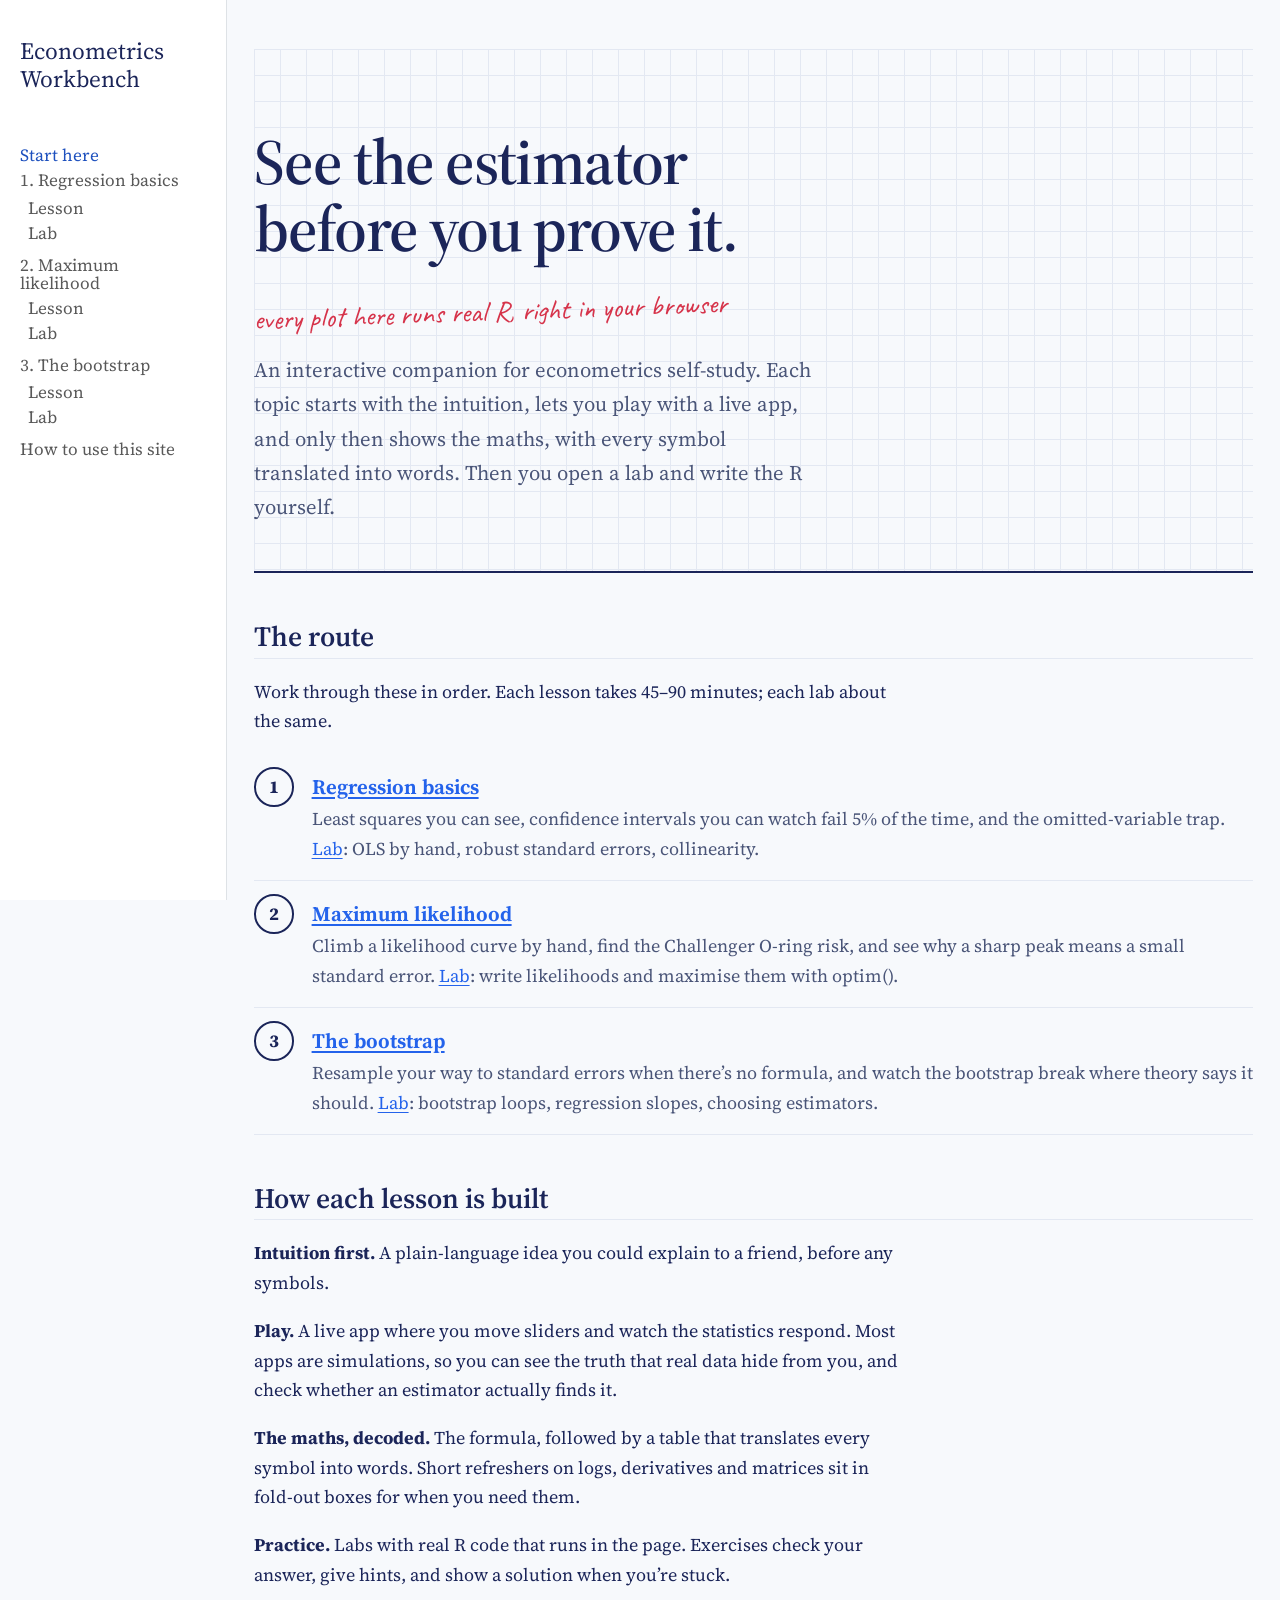
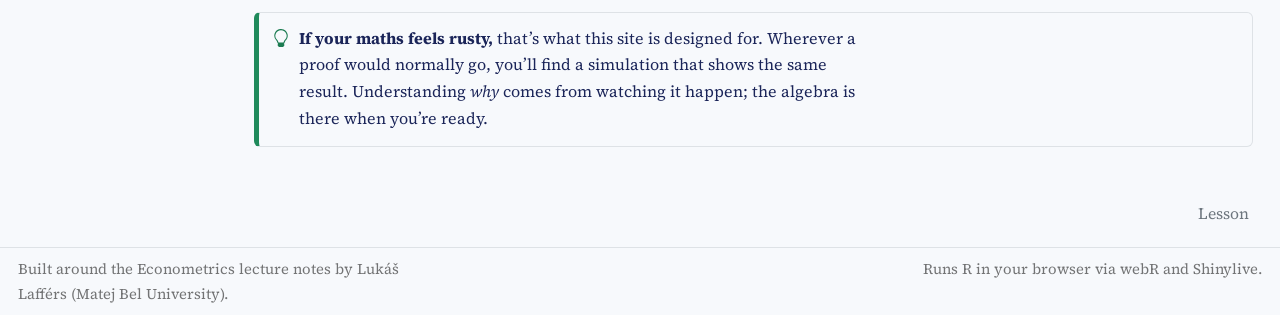
==== index.html @ d5723a5f "Initialize gh-pages with built site" ====
<!DOCTYPE html>
<html xmlns="http://www.w3.org/1999/xhtml" lang="en" xml:lang="en"><head>

<meta charset="utf-8">
<meta name="generator" content="quarto-1.7.32">

<meta name="viewport" content="width=device-width, initial-scale=1.0, user-scalable=yes">


<title>Econometrics Workbench</title>
<style>
code{white-space: pre-wrap;}
span.smallcaps{font-variant: small-caps;}
div.columns{display: flex; gap: min(4vw, 1.5em);}
div.column{flex: auto; overflow-x: auto;}
div.hanging-indent{margin-left: 1.5em; text-indent: -1.5em;}
ul.task-list{list-style: none;}
ul.task-list li input[type="checkbox"] {
  width: 0.8em;
  margin: 0 0.8em 0.2em -1em; /* quarto-specific, see https://github.com/quarto-dev/quarto-cli/issues/4556 */ 
  vertical-align: middle;
}
</style>


<script src="site_libs/quarto-nav/quarto-nav.js"></script>
<script src="site_libs/quarto-nav/headroom.min.js"></script>
<script src="site_libs/clipboard/clipboard.min.js"></script>
<script src="site_libs/quarto-search/autocomplete.umd.js"></script>
<script src="site_libs/quarto-search/fuse.min.js"></script>
<script src="site_libs/quarto-search/quarto-search.js"></script>
<meta name="quarto:offset" content="./">
<link href="./lessons/01-regression.html" rel="next">
<script src="site_libs/quarto-html/quarto.js" type="module"></script>
<script src="site_libs/quarto-html/tabsets/tabsets.js" type="module"></script>
<script src="site_libs/quarto-html/popper.min.js"></script>
<script src="site_libs/quarto-html/tippy.umd.min.js"></script>
<script src="site_libs/quarto-html/anchor.min.js"></script>
<link href="site_libs/quarto-html/tippy.css" rel="stylesheet">
<link href="site_libs/quarto-html/quarto-syntax-highlighting-c3e7eccab66ddab53749d7447fc1e703.css" rel="stylesheet" id="quarto-text-highlighting-styles">
<script src="site_libs/bootstrap/bootstrap.min.js"></script>
<link href="site_libs/bootstrap/bootstrap-icons.css" rel="stylesheet">
<link href="site_libs/bootstrap/bootstrap-aeef5c6284bdb38755a4a5ee78839d5d.min.css" rel="stylesheet" append-hash="true" id="quarto-bootstrap" data-mode="light">
<script id="quarto-search-options" type="application/json">{
  "location": "sidebar",
  "copy-button": false,
  "collapse-after": 3,
  "panel-placement": "start",
  "type": "textbox",
  "limit": 50,
  "keyboard-shortcut": [
    "f",
    "/",
    "s"
  ],
  "show-item-context": false,
  "language": {
    "search-no-results-text": "No results",
    "search-matching-documents-text": "matching documents",
    "search-copy-link-title": "Copy link to search",
    "search-hide-matches-text": "Hide additional matches",
    "search-more-match-text": "more match in this document",
    "search-more-matches-text": "more matches in this document",
    "search-clear-button-title": "Clear",
    "search-text-placeholder": "",
    "search-detached-cancel-button-title": "Cancel",
    "search-submit-button-title": "Submit",
    "search-label": "Search"
  }
}</script>


</head>

<body class="nav-sidebar docked quarto-light">

<div id="quarto-search-results"></div>
  <header id="quarto-header" class="headroom fixed-top">
  <nav class="quarto-secondary-nav">
    <div class="container-fluid d-flex">
      <button type="button" class="quarto-btn-toggle btn" data-bs-toggle="collapse" role="button" data-bs-target=".quarto-sidebar-collapse-item" aria-controls="quarto-sidebar" aria-expanded="false" aria-label="Toggle sidebar navigation" onclick="if (window.quartoToggleHeadroom) { window.quartoToggleHeadroom(); }">
        <i class="bi bi-layout-text-sidebar-reverse"></i>
      </button>
        <nav class="quarto-page-breadcrumbs" aria-label="breadcrumb"><ol class="breadcrumb"><li class="breadcrumb-item"><a href="./index.html">Start here</a></li></ol></nav>
        <a class="flex-grow-1" role="navigation" data-bs-toggle="collapse" data-bs-target=".quarto-sidebar-collapse-item" aria-controls="quarto-sidebar" aria-expanded="false" aria-label="Toggle sidebar navigation" onclick="if (window.quartoToggleHeadroom) { window.quartoToggleHeadroom(); }">      
        </a>
      <button type="button" class="btn quarto-search-button" aria-label="Search" onclick="window.quartoOpenSearch();">
        <i class="bi bi-search"></i>
      </button>
    </div>
  </nav>
</header>
<!-- content -->
<div id="quarto-content" class="quarto-container page-columns page-rows-contents page-layout-full">
<!-- sidebar -->
  <nav id="quarto-sidebar" class="sidebar collapse collapse-horizontal quarto-sidebar-collapse-item sidebar-navigation docked overflow-auto">
    <div class="pt-lg-2 mt-2 text-left sidebar-header">
    <div class="sidebar-title mb-0 py-0">
      <a href="./">Econometrics Workbench</a> 
    </div>
      </div>
        <div class="mt-2 flex-shrink-0 align-items-center">
        <div class="sidebar-search">
        <div id="quarto-search" class="" title="Search"></div>
        </div>
        </div>
    <div class="sidebar-menu-container"> 
    <ul class="list-unstyled mt-1">
        <li class="sidebar-item">
  <div class="sidebar-item-container"> 
  <a href="./index.html" class="sidebar-item-text sidebar-link active">
 <span class="menu-text">Start here</span></a>
  </div>
</li>
        <li class="sidebar-item sidebar-item-section">
      <div class="sidebar-item-container"> 
            <a class="sidebar-item-text sidebar-link text-start" data-bs-toggle="collapse" data-bs-target="#quarto-sidebar-section-1" role="navigation" aria-expanded="true">
 <span class="menu-text">1. Regression basics</span></a>
          <a class="sidebar-item-toggle text-start" data-bs-toggle="collapse" data-bs-target="#quarto-sidebar-section-1" role="navigation" aria-expanded="true" aria-label="Toggle section">
            <i class="bi bi-chevron-right ms-2"></i>
          </a> 
      </div>
      <ul id="quarto-sidebar-section-1" class="collapse list-unstyled sidebar-section depth1 show">  
          <li class="sidebar-item">
  <div class="sidebar-item-container"> 
  <a href="./lessons/01-regression.html" class="sidebar-item-text sidebar-link">
 <span class="menu-text">Lesson</span></a>
  </div>
</li>
          <li class="sidebar-item">
  <div class="sidebar-item-container"> 
  <a href="./labs/01-regression-lab.html" class="sidebar-item-text sidebar-link">
 <span class="menu-text">Lab</span></a>
  </div>
</li>
      </ul>
  </li>
        <li class="sidebar-item sidebar-item-section">
      <div class="sidebar-item-container"> 
            <a class="sidebar-item-text sidebar-link text-start" data-bs-toggle="collapse" data-bs-target="#quarto-sidebar-section-2" role="navigation" aria-expanded="true">
 <span class="menu-text">2. Maximum likelihood</span></a>
          <a class="sidebar-item-toggle text-start" data-bs-toggle="collapse" data-bs-target="#quarto-sidebar-section-2" role="navigation" aria-expanded="true" aria-label="Toggle section">
            <i class="bi bi-chevron-right ms-2"></i>
          </a> 
      </div>
      <ul id="quarto-sidebar-section-2" class="collapse list-unstyled sidebar-section depth1 show">  
          <li class="sidebar-item">
  <div class="sidebar-item-container"> 
  <a href="./lessons/02-likelihood.html" class="sidebar-item-text sidebar-link">
 <span class="menu-text">Lesson</span></a>
  </div>
</li>
          <li class="sidebar-item">
  <div class="sidebar-item-container"> 
  <a href="./labs/02-likelihood-lab.html" class="sidebar-item-text sidebar-link">
 <span class="menu-text">Lab</span></a>
  </div>
</li>
      </ul>
  </li>
        <li class="sidebar-item sidebar-item-section">
      <div class="sidebar-item-container"> 
            <a class="sidebar-item-text sidebar-link text-start" data-bs-toggle="collapse" data-bs-target="#quarto-sidebar-section-3" role="navigation" aria-expanded="true">
 <span class="menu-text">3. The bootstrap</span></a>
          <a class="sidebar-item-toggle text-start" data-bs-toggle="collapse" data-bs-target="#quarto-sidebar-section-3" role="navigation" aria-expanded="true" aria-label="Toggle section">
            <i class="bi bi-chevron-right ms-2"></i>
          </a> 
      </div>
      <ul id="quarto-sidebar-section-3" class="collapse list-unstyled sidebar-section depth1 show">  
          <li class="sidebar-item">
  <div class="sidebar-item-container"> 
  <a href="./lessons/03-bootstrap.html" class="sidebar-item-text sidebar-link">
 <span class="menu-text">Lesson</span></a>
  </div>
</li>
          <li class="sidebar-item">
  <div class="sidebar-item-container"> 
  <a href="./labs/03-bootstrap-lab.html" class="sidebar-item-text sidebar-link">
 <span class="menu-text">Lab</span></a>
  </div>
</li>
      </ul>
  </li>
        <li class="sidebar-item">
  <div class="sidebar-item-container"> 
  <a href="./about.html" class="sidebar-item-text sidebar-link">
 <span class="menu-text">How to use this site</span></a>
  </div>
</li>
    </ul>
    </div>
</nav>
<div id="quarto-sidebar-glass" class="quarto-sidebar-collapse-item" data-bs-toggle="collapse" data-bs-target=".quarto-sidebar-collapse-item"></div>
<!-- margin-sidebar -->
    
<!-- main -->
<main class="content column-page-right" id="quarto-document-content"><header id="title-block-header" class="quarto-title-block"></header>




<section id="see-the-estimator-before-you-prove-it." class="level1 hero">
<h1>See the estimator before you prove it.</h1>
<p><span class="hero-note">every plot here runs real R, right in your browser</span></p>
<p class="lede">
An interactive companion for econometrics self-study. Each topic starts with the intuition, lets you play with a live app, and only then shows the maths, with every symbol translated into words. Then you open a lab and write the R yourself.
</p>
</section>
<section id="the-route" class="level2">
<h2 class="anchored" data-anchor-id="the-route">The route</h2>
<p>Work through these in order. Each lesson takes 45–90 minutes; each lab about the same.</p>
<ol class="route">
<li>
<a href="./lessons/01-regression.html">Regression basics</a><span class="route-desc">Least squares you can see, confidence intervals you can watch fail 5% of the time, and the omitted-variable trap. <a href="./labs/01-regression-lab.html">Lab</a>: OLS by hand, robust standard errors, collinearity.</span>
</li>
<li>
<a href="./lessons/02-likelihood.html">Maximum likelihood</a><span class="route-desc">Climb a likelihood curve by hand, find the Challenger O-ring risk, and see why a sharp peak means a small standard error. <a href="./labs/02-likelihood-lab.html">Lab</a>: write likelihoods and maximise them with optim().</span>
</li>
<li>
<a href="./lessons/03-bootstrap.html">The bootstrap</a><span class="route-desc">Resample your way to standard errors when there’s no formula, and watch the bootstrap break where theory says it should. <a href="./labs/03-bootstrap-lab.html">Lab</a>: bootstrap loops, regression slopes, choosing estimators.</span>
</li>
</ol>
</section>
<section id="how-each-lesson-is-built" class="level2">
<h2 class="anchored" data-anchor-id="how-each-lesson-is-built">How each lesson is built</h2>
<p><strong>Intuition first.</strong> A plain-language idea you could explain to a friend, before any symbols.</p>
<p><strong>Play.</strong> A live app where you move sliders and watch the statistics respond. Most apps are simulations, so you can see the truth that real data hide from you, and check whether an estimator actually finds it.</p>
<p><strong>The maths, decoded.</strong> The formula, followed by a table that translates every symbol into words. Short refreshers on logs, derivatives and matrices sit in fold-out boxes for when you need them.</p>
<p><strong>Practice.</strong> Labs with real R code that runs in the page. Exercises check your answer, give hints, and show a solution when you’re stuck.</p>
<div class="callout callout-style-simple callout-tip">
<div class="callout-body d-flex">
<div class="callout-icon-container">
<i class="callout-icon"></i>
</div>
<div class="callout-body-container">
<p><strong>If your maths feels rusty,</strong> that’s what this site is designed for. Wherever a proof would normally go, you’ll find a simulation that shows the same result. Understanding <em>why</em> comes from watching it happen; the algebra is there when you’re ready.</p>
</div>
</div>
</div>


</section>

</main> <!-- /main -->
<script id="quarto-html-after-body" type="application/javascript">
  window.document.addEventListener("DOMContentLoaded", function (event) {
    const icon = "";
    const anchorJS = new window.AnchorJS();
    anchorJS.options = {
      placement: 'right',
      icon: icon
    };
    anchorJS.add('.anchored');
    const isCodeAnnotation = (el) => {
      for (const clz of el.classList) {
        if (clz.startsWith('code-annotation-')) {                     
          return true;
        }
      }
      return false;
    }
    const onCopySuccess = function(e) {
      // button target
      const button = e.trigger;
      // don't keep focus
      button.blur();
      // flash "checked"
      button.classList.add('code-copy-button-checked');
      var currentTitle = button.getAttribute("title");
      button.setAttribute("title", "Copied!");
      let tooltip;
      if (window.bootstrap) {
        button.setAttribute("data-bs-toggle", "tooltip");
        button.setAttribute("data-bs-placement", "left");
        button.setAttribute("data-bs-title", "Copied!");
        tooltip = new bootstrap.Tooltip(button, 
          { trigger: "manual", 
            customClass: "code-copy-button-tooltip",
            offset: [0, -8]});
        tooltip.show();    
      }
      setTimeout(function() {
        if (tooltip) {
          tooltip.hide();
          button.removeAttribute("data-bs-title");
          button.removeAttribute("data-bs-toggle");
          button.removeAttribute("data-bs-placement");
        }
        button.setAttribute("title", currentTitle);
        button.classList.remove('code-copy-button-checked');
      }, 1000);
      // clear code selection
      e.clearSelection();
    }
    const getTextToCopy = function(trigger) {
        const codeEl = trigger.previousElementSibling.cloneNode(true);
        for (const childEl of codeEl.children) {
          if (isCodeAnnotation(childEl)) {
            childEl.remove();
          }
        }
        return codeEl.innerText;
    }
    const clipboard = new window.ClipboardJS('.code-copy-button:not([data-in-quarto-modal])', {
      text: getTextToCopy
    });
    clipboard.on('success', onCopySuccess);
    if (window.document.getElementById('quarto-embedded-source-code-modal')) {
      const clipboardModal = new window.ClipboardJS('.code-copy-button[data-in-quarto-modal]', {
        text: getTextToCopy,
        container: window.document.getElementById('quarto-embedded-source-code-modal')
      });
      clipboardModal.on('success', onCopySuccess);
    }
      var localhostRegex = new RegExp(/^(?:http|https):\/\/localhost\:?[0-9]*\//);
      var mailtoRegex = new RegExp(/^mailto:/);
        var filterRegex = new RegExp('/' + window.location.host + '/');
      var isInternal = (href) => {
          return filterRegex.test(href) || localhostRegex.test(href) || mailtoRegex.test(href);
      }
      // Inspect non-navigation links and adorn them if external
     var links = window.document.querySelectorAll('a[href]:not(.nav-link):not(.navbar-brand):not(.toc-action):not(.sidebar-link):not(.sidebar-item-toggle):not(.pagination-link):not(.no-external):not([aria-hidden]):not(.dropdown-item):not(.quarto-navigation-tool):not(.about-link)');
      for (var i=0; i<links.length; i++) {
        const link = links[i];
        if (!isInternal(link.href)) {
          // undo the damage that might have been done by quarto-nav.js in the case of
          // links that we want to consider external
          if (link.dataset.originalHref !== undefined) {
            link.href = link.dataset.originalHref;
          }
        }
      }
    function tippyHover(el, contentFn, onTriggerFn, onUntriggerFn) {
      const config = {
        allowHTML: true,
        maxWidth: 500,
        delay: 100,
        arrow: false,
        appendTo: function(el) {
            return el.parentElement;
        },
        interactive: true,
        interactiveBorder: 10,
        theme: 'quarto',
        placement: 'bottom-start',
      };
      if (contentFn) {
        config.content = contentFn;
      }
      if (onTriggerFn) {
        config.onTrigger = onTriggerFn;
      }
      if (onUntriggerFn) {
        config.onUntrigger = onUntriggerFn;
      }
      window.tippy(el, config); 
    }
    const noterefs = window.document.querySelectorAll('a[role="doc-noteref"]');
    for (var i=0; i<noterefs.length; i++) {
      const ref = noterefs[i];
      tippyHover(ref, function() {
        // use id or data attribute instead here
        let href = ref.getAttribute('data-footnote-href') || ref.getAttribute('href');
        try { href = new URL(href).hash; } catch {}
        const id = href.replace(/^#\/?/, "");
        const note = window.document.getElementById(id);
        if (note) {
          return note.innerHTML;
        } else {
          return "";
        }
      });
    }
    const xrefs = window.document.querySelectorAll('a.quarto-xref');
    const processXRef = (id, note) => {
      // Strip column container classes
      const stripColumnClz = (el) => {
        el.classList.remove("page-full", "page-columns");
        if (el.children) {
          for (const child of el.children) {
            stripColumnClz(child);
          }
        }
      }
      stripColumnClz(note)
      if (id === null || id.startsWith('sec-')) {
        // Special case sections, only their first couple elements
        const container = document.createElement("div");
        if (note.children && note.children.length > 2) {
          container.appendChild(note.children[0].cloneNode(true));
          for (let i = 1; i < note.children.length; i++) {
            const child = note.children[i];
            if (child.tagName === "P" && child.innerText === "") {
              continue;
            } else {
              container.appendChild(child.cloneNode(true));
              break;
            }
          }
          if (window.Quarto?.typesetMath) {
            window.Quarto.typesetMath(container);
          }
          return container.innerHTML
        } else {
          if (window.Quarto?.typesetMath) {
            window.Quarto.typesetMath(note);
          }
          return note.innerHTML;
        }
      } else {
        // Remove any anchor links if they are present
        const anchorLink = note.querySelector('a.anchorjs-link');
        if (anchorLink) {
          anchorLink.remove();
        }
        if (window.Quarto?.typesetMath) {
          window.Quarto.typesetMath(note);
        }
        if (note.classList.contains("callout")) {
          return note.outerHTML;
        } else {
          return note.innerHTML;
        }
      }
    }
    for (var i=0; i<xrefs.length; i++) {
      const xref = xrefs[i];
      tippyHover(xref, undefined, function(instance) {
        instance.disable();
        let url = xref.getAttribute('href');
        let hash = undefined; 
        if (url.startsWith('#')) {
          hash = url;
        } else {
          try { hash = new URL(url).hash; } catch {}
        }
        if (hash) {
          const id = hash.replace(/^#\/?/, "");
          const note = window.document.getElementById(id);
          if (note !== null) {
            try {
              const html = processXRef(id, note.cloneNode(true));
              instance.setContent(html);
            } finally {
              instance.enable();
              instance.show();
            }
          } else {
            // See if we can fetch this
            fetch(url.split('#')[0])
            .then(res => res.text())
            .then(html => {
              const parser = new DOMParser();
              const htmlDoc = parser.parseFromString(html, "text/html");
              const note = htmlDoc.getElementById(id);
              if (note !== null) {
                const html = processXRef(id, note);
                instance.setContent(html);
              } 
            }).finally(() => {
              instance.enable();
              instance.show();
            });
          }
        } else {
          // See if we can fetch a full url (with no hash to target)
          // This is a special case and we should probably do some content thinning / targeting
          fetch(url)
          .then(res => res.text())
          .then(html => {
            const parser = new DOMParser();
            const htmlDoc = parser.parseFromString(html, "text/html");
            const note = htmlDoc.querySelector('main.content');
            if (note !== null) {
              // This should only happen for chapter cross references
              // (since there is no id in the URL)
              // remove the first header
              if (note.children.length > 0 && note.children[0].tagName === "HEADER") {
                note.children[0].remove();
              }
              const html = processXRef(null, note);
              instance.setContent(html);
            } 
          }).finally(() => {
            instance.enable();
            instance.show();
          });
        }
      }, function(instance) {
      });
    }
        let selectedAnnoteEl;
        const selectorForAnnotation = ( cell, annotation) => {
          let cellAttr = 'data-code-cell="' + cell + '"';
          let lineAttr = 'data-code-annotation="' +  annotation + '"';
          const selector = 'span[' + cellAttr + '][' + lineAttr + ']';
          return selector;
        }
        const selectCodeLines = (annoteEl) => {
          const doc = window.document;
          const targetCell = annoteEl.getAttribute("data-target-cell");
          const targetAnnotation = annoteEl.getAttribute("data-target-annotation");
          const annoteSpan = window.document.querySelector(selectorForAnnotation(targetCell, targetAnnotation));
          const lines = annoteSpan.getAttribute("data-code-lines").split(",");
          const lineIds = lines.map((line) => {
            return targetCell + "-" + line;
          })
          let top = null;
          let height = null;
          let parent = null;
          if (lineIds.length > 0) {
              //compute the position of the single el (top and bottom and make a div)
              const el = window.document.getElementById(lineIds[0]);
              top = el.offsetTop;
              height = el.offsetHeight;
              parent = el.parentElement.parentElement;
            if (lineIds.length > 1) {
              const lastEl = window.document.getElementById(lineIds[lineIds.length - 1]);
              const bottom = lastEl.offsetTop + lastEl.offsetHeight;
              height = bottom - top;
            }
            if (top !== null && height !== null && parent !== null) {
              // cook up a div (if necessary) and position it 
              let div = window.document.getElementById("code-annotation-line-highlight");
              if (div === null) {
                div = window.document.createElement("div");
                div.setAttribute("id", "code-annotation-line-highlight");
                div.style.position = 'absolute';
                parent.appendChild(div);
              }
              div.style.top = top - 2 + "px";
              div.style.height = height + 4 + "px";
              div.style.left = 0;
              let gutterDiv = window.document.getElementById("code-annotation-line-highlight-gutter");
              if (gutterDiv === null) {
                gutterDiv = window.document.createElement("div");
                gutterDiv.setAttribute("id", "code-annotation-line-highlight-gutter");
                gutterDiv.style.position = 'absolute';
                const codeCell = window.document.getElementById(targetCell);
                const gutter = codeCell.querySelector('.code-annotation-gutter');
                gutter.appendChild(gutterDiv);
              }
              gutterDiv.style.top = top - 2 + "px";
              gutterDiv.style.height = height + 4 + "px";
            }
            selectedAnnoteEl = annoteEl;
          }
        };
        const unselectCodeLines = () => {
          const elementsIds = ["code-annotation-line-highlight", "code-annotation-line-highlight-gutter"];
          elementsIds.forEach((elId) => {
            const div = window.document.getElementById(elId);
            if (div) {
              div.remove();
            }
          });
          selectedAnnoteEl = undefined;
        };
          // Handle positioning of the toggle
      window.addEventListener(
        "resize",
        throttle(() => {
          elRect = undefined;
          if (selectedAnnoteEl) {
            selectCodeLines(selectedAnnoteEl);
          }
        }, 10)
      );
      function throttle(fn, ms) {
      let throttle = false;
      let timer;
        return (...args) => {
          if(!throttle) { // first call gets through
              fn.apply(this, args);
              throttle = true;
          } else { // all the others get throttled
              if(timer) clearTimeout(timer); // cancel #2
              timer = setTimeout(() => {
                fn.apply(this, args);
                timer = throttle = false;
              }, ms);
          }
        };
      }
        // Attach click handler to the DT
        const annoteDls = window.document.querySelectorAll('dt[data-target-cell]');
        for (const annoteDlNode of annoteDls) {
          annoteDlNode.addEventListener('click', (event) => {
            const clickedEl = event.target;
            if (clickedEl !== selectedAnnoteEl) {
              unselectCodeLines();
              const activeEl = window.document.querySelector('dt[data-target-cell].code-annotation-active');
              if (activeEl) {
                activeEl.classList.remove('code-annotation-active');
              }
              selectCodeLines(clickedEl);
              clickedEl.classList.add('code-annotation-active');
            } else {
              // Unselect the line
              unselectCodeLines();
              clickedEl.classList.remove('code-annotation-active');
            }
          });
        }
    const findCites = (el) => {
      const parentEl = el.parentElement;
      if (parentEl) {
        const cites = parentEl.dataset.cites;
        if (cites) {
          return {
            el,
            cites: cites.split(' ')
          };
        } else {
          return findCites(el.parentElement)
        }
      } else {
        return undefined;
      }
    };
    var bibliorefs = window.document.querySelectorAll('a[role="doc-biblioref"]');
    for (var i=0; i<bibliorefs.length; i++) {
      const ref = bibliorefs[i];
      const citeInfo = findCites(ref);
      if (citeInfo) {
        tippyHover(citeInfo.el, function() {
          var popup = window.document.createElement('div');
          citeInfo.cites.forEach(function(cite) {
            var citeDiv = window.document.createElement('div');
            citeDiv.classList.add('hanging-indent');
            citeDiv.classList.add('csl-entry');
            var biblioDiv = window.document.getElementById('ref-' + cite);
            if (biblioDiv) {
              citeDiv.innerHTML = biblioDiv.innerHTML;
            }
            popup.appendChild(citeDiv);
          });
          return popup.innerHTML;
        });
      }
    }
  });
  </script>
<nav class="page-navigation column-page-right">
  <div class="nav-page nav-page-previous">
  </div>
  <div class="nav-page nav-page-next">
      <a href="./lessons/01-regression.html" class="pagination-link" aria-label="Lesson">
        <span class="nav-page-text">Lesson</span> <i class="bi bi-arrow-right-short"></i>
      </a>
  </div>
</nav>
</div> <!-- /content -->
<footer class="footer">
  <div class="nav-footer">
    <div class="nav-footer-left">
<p>Built around the Econometrics lecture notes by Lukáš Lafférs (Matej Bel University).</p>
</div>   
    <div class="nav-footer-center">
      &nbsp;
    </div>
    <div class="nav-footer-right">
<p>Runs R in your browser via webR and Shinylive.</p>
</div>
  </div>
</footer>




</body></html>
---- site_libs/quarto-html/tippy.css ----
.tippy-box[data-animation=fade][data-state=hidden]{opacity:0}[data-tippy-root]{max-width:calc(100vw - 10px)}.tippy-box{position:relative;background-color:#333;color:#fff;border-radius:4px;font-size:14px;line-height:1.4;white-space:normal;outline:0;transition-property:transform,visibility,opacity}.tippy-box[data-placement^=top]>.tippy-arrow{bottom:0}.tippy-box[data-placement^=top]>.tippy-arrow:before{bottom:-7px;left:0;border-width:8px 8px 0;border-top-color:initial;transform-origin:center top}.tippy-box[data-placement^=bottom]>.tippy-arrow{top:0}.tippy-box[data-placement^=bottom]>.tippy-arrow:before{top:-7px;left:0;border-width:0 8px 8px;border-bottom-color:initial;transform-origin:center bottom}.tippy-box[data-placement^=left]>.tippy-arrow{right:0}.tippy-box[data-placement^=left]>.tippy-arrow:before{border-width:8px 0 8px 8px;border-left-color:initial;right:-7px;transform-origin:center left}.tippy-box[data-placement^=right]>.tippy-arrow{left:0}.tippy-box[data-placement^=right]>.tippy-arrow:before{left:-7px;border-width:8px 8px 8px 0;border-right-color:initial;transform-origin:center right}.tippy-box[data-inertia][data-state=visible]{transition-timing-function:cubic-bezier(.54,1.5,.38,1.11)}.tippy-arrow{width:16px;height:16px;color:#333}.tippy-arrow:before{content:"";position:absolute;border-color:transparent;border-style:solid}.tippy-content{position:relative;padding:5px 9px;z-index:1}
---- site_libs/quarto-html/quarto-syntax-highlighting-c3e7eccab66ddab53749d7447fc1e703.css ----
/* quarto syntax highlight colors */
:root {
  --quarto-hl-ot-color: #003B4F;
  --quarto-hl-at-color: #657422;
  --quarto-hl-ss-color: #20794D;
  --quarto-hl-an-color: #5E5E5E;
  --quarto-hl-fu-color: #4758AB;
  --quarto-hl-st-color: #20794D;
  --quarto-hl-cf-color: #003B4F;
  --quarto-hl-op-color: #5E5E5E;
  --quarto-hl-er-color: #AD0000;
  --quarto-hl-bn-color: #AD0000;
  --quarto-hl-al-color: #AD0000;
  --quarto-hl-va-color: #111111;
  --quarto-hl-bu-color: inherit;
  --quarto-hl-ex-color: inherit;
  --quarto-hl-pp-color: #AD0000;
  --quarto-hl-in-color: #5E5E5E;
  --quarto-hl-vs-color: #20794D;
  --quarto-hl-wa-color: #5E5E5E;
  --quarto-hl-do-color: #5E5E5E;
  --quarto-hl-im-color: #00769E;
  --quarto-hl-ch-color: #20794D;
  --quarto-hl-dt-color: #AD0000;
  --quarto-hl-fl-color: #AD0000;
  --quarto-hl-co-color: #5E5E5E;
  --quarto-hl-cv-color: #5E5E5E;
  --quarto-hl-cn-color: #8f5902;
  --quarto-hl-sc-color: #5E5E5E;
  --quarto-hl-dv-color: #AD0000;
  --quarto-hl-kw-color: #003B4F;
}

/* other quarto variables */
:root {
  --quarto-font-monospace: "JetBrains Mono", ui-monospace, "SFMono-Regular", Menlo, Consolas, monospace;
}

/* syntax highlight based on Pandoc's rules */
pre > code.sourceCode > span {
  color: #003B4F;
}

code.sourceCode > span {
  color: #003B4F;
}

div.sourceCode,
div.sourceCode pre.sourceCode {
  color: #003B4F;
}

/* Normal */
code span {
  color: #003B4F;
}

/* Alert */
code span.al {
  color: #AD0000;
  font-style: inherit;
}

/* Annotation */
code span.an {
  color: #5E5E5E;
  font-style: inherit;
}

/* Attribute */
code span.at {
  color: #657422;
  font-style: inherit;
}

/* BaseN */
code span.bn {
  color: #AD0000;
  font-style: inherit;
}

/* BuiltIn */
code span.bu {
  font-style: inherit;
}

/* ControlFlow */
code span.cf {
  color: #003B4F;
  font-weight: bold;
  font-style: inherit;
}

/* Char */
code span.ch {
  color: #20794D;
  font-style: inherit;
}

/* Constant */
code span.cn {
  color: #8f5902;
  font-style: inherit;
}

/* Comment */
code span.co {
  color: #5E5E5E;
  font-style: inherit;
}

/* CommentVar */
code span.cv {
  color: #5E5E5E;
  font-style: italic;
}

/* Documentation */
code span.do {
  color: #5E5E5E;
  font-style: italic;
}

/* DataType */
code span.dt {
  color: #AD0000;
  font-style: inherit;
}

/* DecVal */
code span.dv {
  color: #AD0000;
  font-style: inherit;
}

/* Error */
code span.er {
  color: #AD0000;
  font-style: inherit;
}

/* Extension */
code span.ex {
  font-style: inherit;
}

/* Float */
code span.fl {
  color: #AD0000;
  font-style: inherit;
}

/* Function */
code span.fu {
  color: #4758AB;
  font-style: inherit;
}

/* Import */
code span.im {
  color: #00769E;
  font-style: inherit;
}

/* Information */
code span.in {
  color: #5E5E5E;
  font-style: inherit;
}

/* Keyword */
code span.kw {
  color: #003B4F;
  font-weight: bold;
  font-style: inherit;
}

/* Operator */
code span.op {
  color: #5E5E5E;
  font-style: inherit;
}

/* Other */
code span.ot {
  color: #003B4F;
  font-style: inherit;
}

/* Preprocessor */
code span.pp {
  color: #AD0000;
  font-style: inherit;
}

/* SpecialChar */
code span.sc {
  color: #5E5E5E;
  font-style: inherit;
}

/* SpecialString */
code span.ss {
  color: #20794D;
  font-style: inherit;
}

/* String */
code span.st {
  color: #20794D;
  font-style: inherit;
}

/* Variable */
code span.va {
  color: #111111;
  font-style: inherit;
}

/* VerbatimString */
code span.vs {
  color: #20794D;
  font-style: inherit;
}

/* Warning */
code span.wa {
  color: #5E5E5E;
  font-style: italic;
}

.prevent-inlining {
  content: "</";
}

/*# sourceMappingURL=b0a6a53784120a3ded6c7c1decbacd65.css.map */
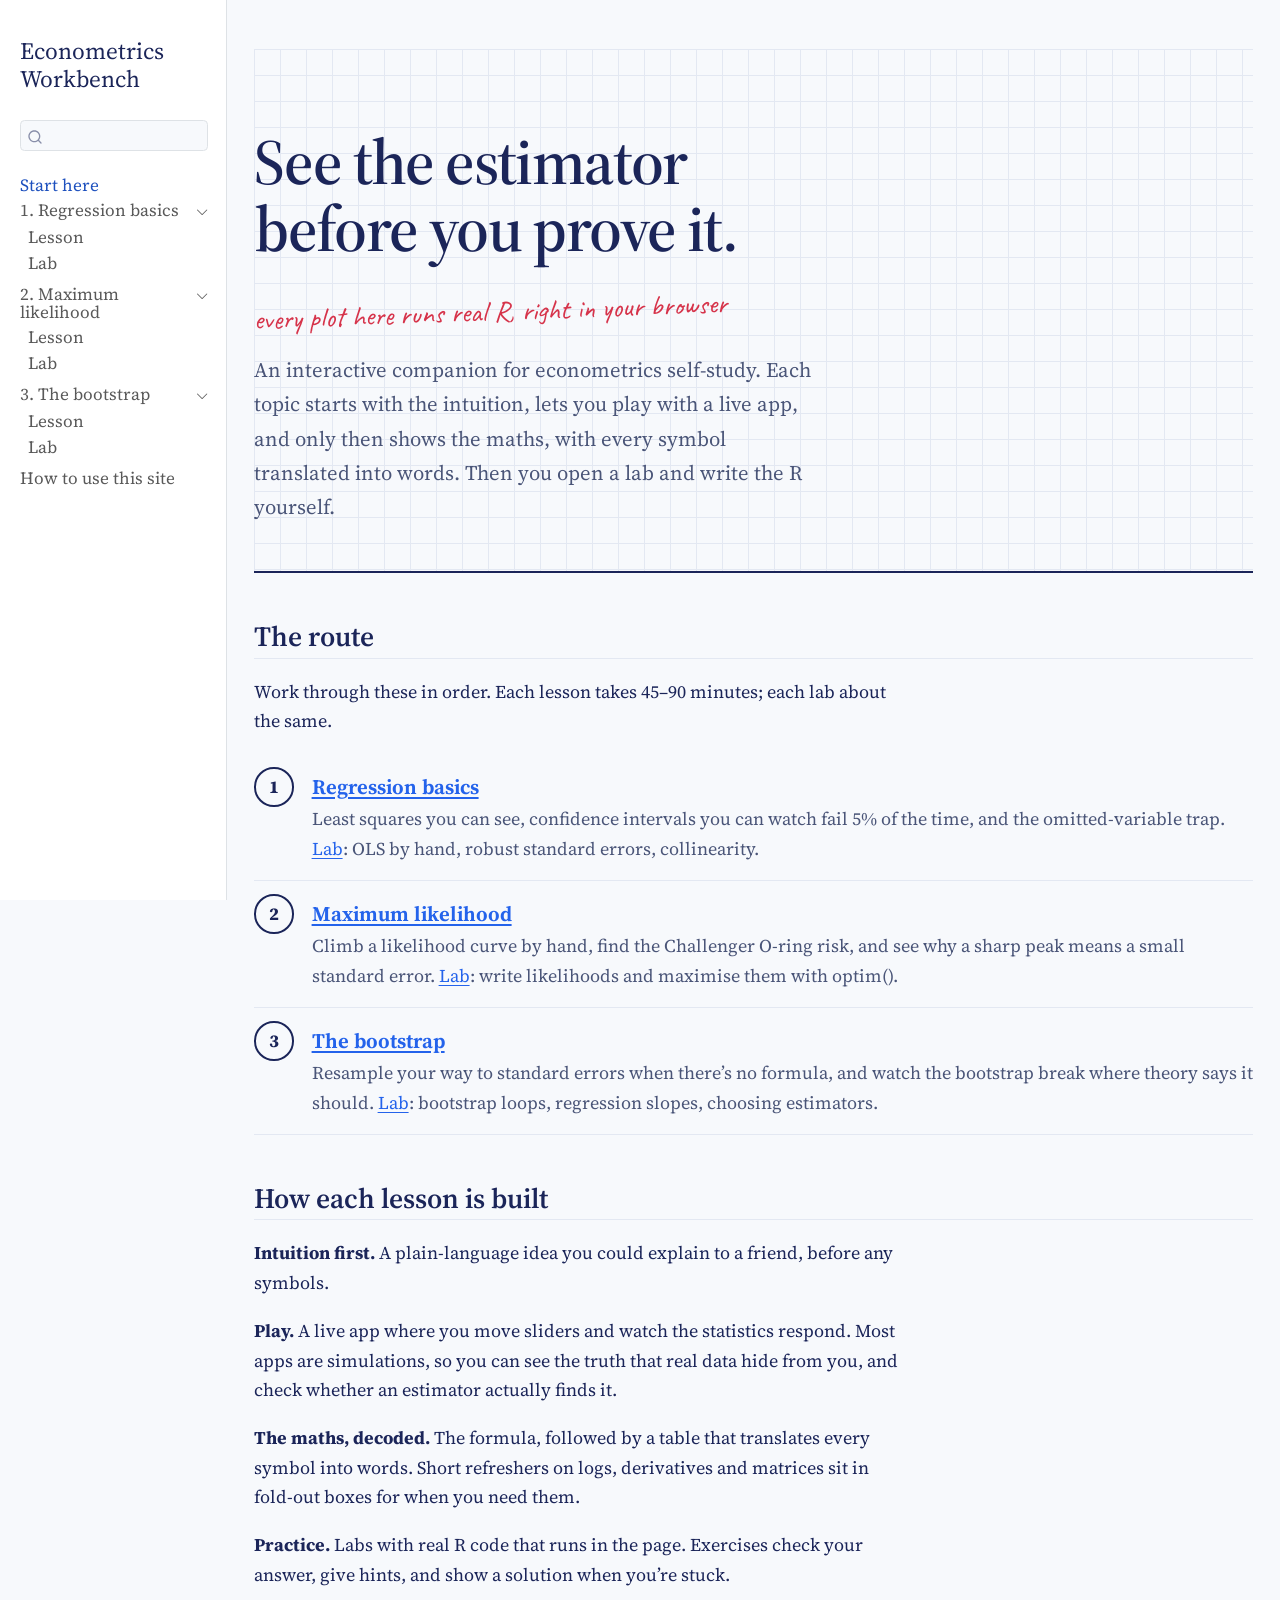
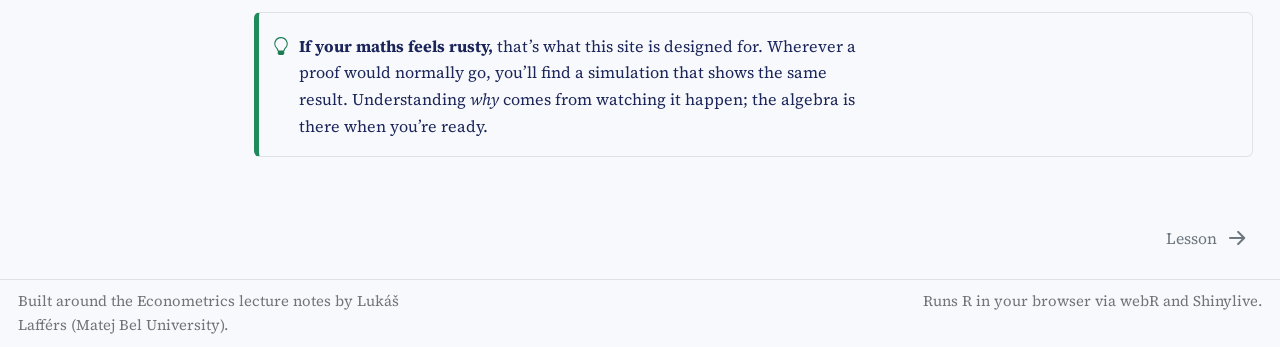
==== commit 7b32af94: "Built site for gh-pages" ====
--- a/index.html
+++ b/index.html
@@ -2,17 +2,23 @@
 <html xmlns="http://www.w3.org/1999/xhtml" lang="en" xml:lang="en"><head>
 
 <meta charset="utf-8">
-<meta name="generator" content="quarto-1.7.32">
+<meta name="generator" content="quarto-1.10.18">
 
 <meta name="viewport" content="width=device-width, initial-scale=1.0, user-scalable=yes">
 
 
 <title>Econometrics Workbench</title>
 <style>
-code{white-space: pre-wrap;}
+/* Default styles provided by pandoc.
+** See https://pandoc.org/MANUAL.html#variables-for-html for config info.
+*/
 span.smallcaps{font-variant: small-caps;}
-div.columns{display: flex; gap: min(4vw, 1.5em);}
-div.column{flex: auto; overflow-x: auto;}
+div.columns{display: flex; gap: 1.5em;}
+div.column{flex: auto;}
+@media screen {
+div.columns{gap: min(4vw, 1.5em);}
+div.column{overflow-x: auto;}
+}
 div.hanging-indent{margin-left: 1.5em; text-indent: -1.5em;}
 ul.task-list{list-style: none;}
 ul.task-list li input[type="checkbox"] {
@@ -37,10 +43,10 @@
 <script src="site_libs/quarto-html/tippy.umd.min.js"></script>
 <script src="site_libs/quarto-html/anchor.min.js"></script>
 <link href="site_libs/quarto-html/tippy.css" rel="stylesheet">
-<link href="site_libs/quarto-html/quarto-syntax-highlighting-c3e7eccab66ddab53749d7447fc1e703.css" rel="stylesheet" id="quarto-text-highlighting-styles">
+<link href="site_libs/quarto-html/quarto-syntax-highlighting-00f56c4b4862b9c280db9d61b785b0ba.css" rel="stylesheet" id="quarto-text-highlighting-styles">
 <script src="site_libs/bootstrap/bootstrap.min.js"></script>
 <link href="site_libs/bootstrap/bootstrap-icons.css" rel="stylesheet">
-<link href="site_libs/bootstrap/bootstrap-aeef5c6284bdb38755a4a5ee78839d5d.min.css" rel="stylesheet" append-hash="true" id="quarto-bootstrap" data-mode="light">
+<link href="site_libs/bootstrap/bootstrap-a5ad050264b750a9b1a337ed03102d4a.min.css" rel="stylesheet" append-hash="true" id="quarto-bootstrap" data-mode="light">
 <script id="quarto-search-options" type="application/json">{
   "location": "sidebar",
   "copy-button": false,
@@ -293,13 +299,14 @@
       e.clearSelection();
     }
     const getTextToCopy = function(trigger) {
-        const codeEl = trigger.previousElementSibling.cloneNode(true);
-        for (const childEl of codeEl.children) {
-          if (isCodeAnnotation(childEl)) {
-            childEl.remove();
-          }
-        }
-        return codeEl.innerText;
+      const outerScaffold = trigger.parentElement.cloneNode(true);
+      const codeEl = outerScaffold.querySelector('code');
+      for (const childEl of codeEl.children) {
+        if (isCodeAnnotation(childEl)) {
+          childEl.remove();
+        }
+      }
+      return codeEl.innerText;
     }
     const clipboard = new window.ClipboardJS('.code-copy-button:not([data-in-quarto-modal])', {
       text: getTextToCopy
@@ -314,7 +321,7 @@
     }
       var localhostRegex = new RegExp(/^(?:http|https):\/\/localhost\:?[0-9]*\//);
       var mailtoRegex = new RegExp(/^mailto:/);
-        var filterRegex = new RegExp('/' + window.location.host + '/');
+        var filterRegex = new RegExp("https:\/\/sweetheartapi\.github\.io\/econ-workbench\/");
       var isInternal = (href) => {
           return filterRegex.test(href) || localhostRegex.test(href) || mailtoRegex.test(href);
       }
--- a/site_libs/quarto-html/quarto-syntax-highlighting-00f56c4b4862b9c280db9d61b785b0ba.css
+++ b/site_libs/quarto-html/quarto-syntax-highlighting-00f56c4b4862b9c280db9d61b785b0ba.css
@@ -0,0 +1,236 @@
+/* quarto syntax highlight colors */
+:root {
+  --quarto-hl-ot-color: #003B4F;
+  --quarto-hl-at-color: #657422;
+  --quarto-hl-ss-color: #20794D;
+  --quarto-hl-an-color: #5E5E5E;
+  --quarto-hl-fu-color: #4758AB;
+  --quarto-hl-st-color: #20794D;
+  --quarto-hl-cf-color: #003B4F;
+  --quarto-hl-op-color: #5E5E5E;
+  --quarto-hl-er-color: #AD0000;
+  --quarto-hl-bn-color: #AD0000;
+  --quarto-hl-al-color: #AD0000;
+  --quarto-hl-va-color: #111111;
+  --quarto-hl-bu-color: inherit;
+  --quarto-hl-ex-color: inherit;
+  --quarto-hl-pp-color: #AD0000;
+  --quarto-hl-in-color: #5E5E5E;
+  --quarto-hl-vs-color: #20794D;
+  --quarto-hl-wa-color: #5E5E5E;
+  --quarto-hl-do-color: #5E5E5E;
+  --quarto-hl-im-color: #00769E;
+  --quarto-hl-ch-color: #20794D;
+  --quarto-hl-dt-color: #AD0000;
+  --quarto-hl-fl-color: #AD0000;
+  --quarto-hl-co-color: #5E5E5E;
+  --quarto-hl-cv-color: #5E5E5E;
+  --quarto-hl-cn-color: #8f5902;
+  --quarto-hl-sc-color: #5E5E5E;
+  --quarto-hl-dv-color: #AD0000;
+  --quarto-hl-kw-color: #003B4F;
+}
+
+/* other quarto variables */
+:root {
+  --quarto-font-monospace: "JetBrains Mono", ui-monospace, "SFMono-Regular", Menlo, Consolas, monospace;
+}
+
+/* syntax highlight based on Pandoc's rules */
+pre > code.sourceCode > span {
+  color: #003B4F;
+}
+
+code.sourceCode > span {
+  color: #003B4F;
+}
+
+div.sourceCode,
+div.sourceCode pre.sourceCode {
+  color: #003B4F;
+}
+
+/* Normal */
+code span {
+  color: #003B4F;
+}
+
+/* Alert */
+code span.al {
+  color: #AD0000;
+  font-style: inherit;
+}
+
+/* Annotation */
+code span.an {
+  color: #5E5E5E;
+  font-style: inherit;
+}
+
+/* Attribute */
+code span.at {
+  color: #657422;
+  font-style: inherit;
+}
+
+/* BaseN */
+code span.bn {
+  color: #AD0000;
+  font-style: inherit;
+}
+
+/* BuiltIn */
+code span.bu {
+  font-style: inherit;
+}
+
+/* ControlFlow */
+code span.cf {
+  color: #003B4F;
+  font-weight: bold;
+  font-style: inherit;
+}
+
+/* Char */
+code span.ch {
+  color: #20794D;
+  font-style: inherit;
+}
+
+/* Constant */
+code span.cn {
+  color: #8f5902;
+  font-style: inherit;
+}
+
+/* Comment */
+code span.co {
+  color: #5E5E5E;
+  font-style: inherit;
+}
+
+/* CommentVar */
+code span.cv {
+  color: #5E5E5E;
+  font-style: italic;
+}
+
+/* Documentation */
+code span.do {
+  color: #5E5E5E;
+  font-style: italic;
+}
+
+/* DataType */
+code span.dt {
+  color: #AD0000;
+  font-style: inherit;
+}
+
+/* DecVal */
+code span.dv {
+  color: #AD0000;
+  font-style: inherit;
+}
+
+/* Error */
+code span.er {
+  color: #AD0000;
+  font-style: inherit;
+}
+
+/* Extension */
+code span.ex {
+  font-style: inherit;
+}
+
+/* Float */
+code span.fl {
+  color: #AD0000;
+  font-style: inherit;
+}
+
+/* Function */
+code span.fu {
+  color: #4758AB;
+  font-style: inherit;
+}
+
+/* Import */
+code span.im {
+  color: #00769E;
+  font-style: inherit;
+}
+
+/* Information */
+code span.in {
+  color: #5E5E5E;
+  font-style: inherit;
+}
+
+/* Keyword */
+code span.kw {
+  color: #003B4F;
+  font-weight: bold;
+  font-style: inherit;
+}
+
+/* Operator */
+code span.op {
+  color: #5E5E5E;
+  font-style: inherit;
+}
+
+/* Other */
+code span.ot {
+  color: #003B4F;
+  font-style: inherit;
+}
+
+/* Preprocessor */
+code span.pp {
+  color: #AD0000;
+  font-style: inherit;
+}
+
+/* SpecialChar */
+code span.sc {
+  color: #5E5E5E;
+  font-style: inherit;
+}
+
+/* SpecialString */
+code span.ss {
+  color: #20794D;
+  font-style: inherit;
+}
+
+/* String */
+code span.st {
+  color: #20794D;
+  font-style: inherit;
+}
+
+/* Variable */
+code span.va {
+  color: #111111;
+  font-style: inherit;
+}
+
+/* VerbatimString */
+code span.vs {
+  color: #20794D;
+  font-style: inherit;
+}
+
+/* Warning */
+code span.wa {
+  color: #5E5E5E;
+  font-style: italic;
+}
+
+.prevent-inlining {
+  content: "</";
+}
+
+/*# sourceMappingURL=9e3844d668e725f087bf7dbdaffc6b3a.css.map */
